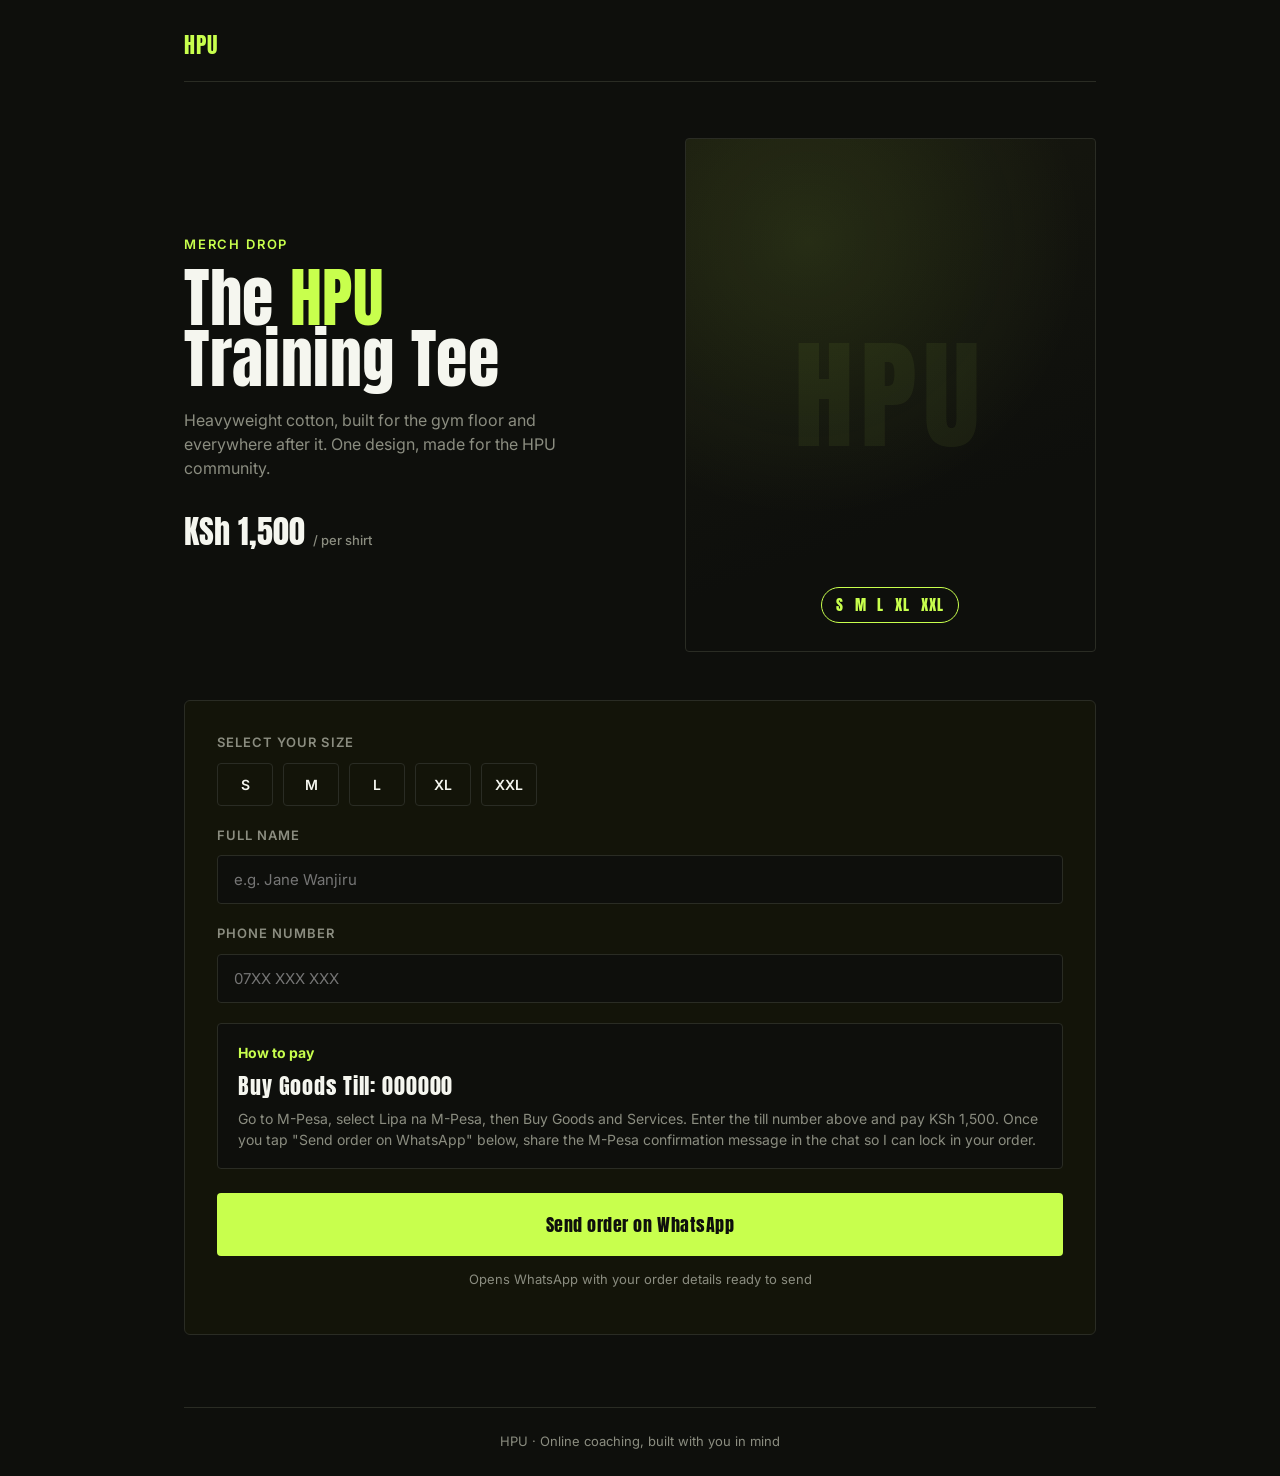
==== tshirt-order.html @ 4990f120 "Add files via upload" ====
<!DOCTYPE html>
<html lang="en">
<head>
<meta charset="UTF-8">
<meta name="viewport" content="width=device-width, initial-scale=1.0">
<title>HPU Training Tee</title>
<link rel="preconnect" href="https://fonts.googleapis.com">
<link href="https://fonts.googleapis.com/css2?family=Anton&family=Inter:wght@400;500;600;700&display=swap" rel="stylesheet">
<style>
  :root{
    --ink:#0e0f0c;
    --paper:#f5f6ef;
    --lime:#c8ff4d;
    --lime-dim:#9fd83c;
    --line:#2a2c24;
    --muted:#8b8d80;
  }
  *{box-sizing:border-box;}
  html,body{margin:0;padding:0;}
  body{
    background:var(--ink);
    color:var(--paper);
    font-family:'Inter',sans-serif;
    line-height:1.5;
  }
  .wrap{
    max-width:960px;
    margin:0 auto;
    padding:0 24px;
  }
  header{
    padding:28px 0 20px;
    border-bottom:1px solid var(--line);
  }
  .brand{
    font-family:'Anton',sans-serif;
    letter-spacing:0.04em;
    font-size:22px;
    color:var(--lime);
  }
  .hero{
    padding:56px 0 40px;
    display:grid;
    grid-template-columns:1.1fr 1fr;
    gap:48px;
    align-items:center;
  }
  @media (max-width:760px){
    .hero{grid-template-columns:1fr;padding:36px 0 24px;}
  }
  .eyebrow{
    color:var(--lime);
    font-size:13px;
    font-weight:600;
    text-transform:uppercase;
    letter-spacing:0.14em;
    margin-bottom:14px;
  }
  h1{
    font-family:'Anton',sans-serif;
    font-weight:400;
    font-size:clamp(40px,7vw,64px);
    line-height:0.95;
    margin:0 0 18px;
    letter-spacing:0.01em;
  }
  h1 span{color:var(--lime);}
  .sub{
    color:var(--muted);
    font-size:16px;
    max-width:40ch;
    margin-bottom:28px;
  }
  .price-tag{
    display:inline-flex;
    align-items:baseline;
    gap:8px;
    font-family:'Anton',sans-serif;
    font-size:32px;
    color:var(--paper);
  }
  .price-tag small{
    font-family:'Inter',sans-serif;
    font-size:13px;
    color:var(--muted);
    font-weight:500;
  }
  .art{
    aspect-ratio:4/5;
    border:1px solid var(--line);
    border-radius:4px;
    background:
      radial-gradient(circle at 30% 20%, rgba(200,255,77,0.10), transparent 55%),
      linear-gradient(160deg, #17180f 0%, #0e0f0c 70%);
    display:flex;
    align-items:center;
    justify-content:center;
    position:relative;
    overflow:hidden;
  }
  .art::before{
    content:"HPU";
    font-family:'Anton',sans-serif;
    font-size:120px;
    color:rgba(200,255,77,0.06);
    letter-spacing:0.05em;
  }
  .tee-mark{
    position:absolute;
    font-family:'Anton',sans-serif;
    font-size:15px;
    color:var(--lime);
    border:1px solid var(--lime);
    padding:6px 14px;
    border-radius:999px;
    letter-spacing:0.08em;
    bottom:28px;
  }
  section.order{
    padding:8px 0 72px;
  }
  .card{
    border:1px solid var(--line);
    border-radius:6px;
    padding:32px;
    background:#131409;
  }
  .field{
    margin-bottom:20px;
  }
  label{
    display:block;
    font-size:13px;
    font-weight:600;
    text-transform:uppercase;
    letter-spacing:0.08em;
    color:var(--muted);
    margin-bottom:10px;
  }
  .sizes{
    display:flex;
    gap:10px;
    flex-wrap:wrap;
  }
  .size-btn{
    border:1px solid var(--line);
    background:transparent;
    color:var(--paper);
    font-family:'Inter',sans-serif;
    font-weight:600;
    font-size:14px;
    padding:12px 0;
    width:56px;
    border-radius:4px;
    cursor:pointer;
    transition:all 0.15s ease;
  }
  .size-btn:hover{border-color:var(--lime-dim);}
  .size-btn.active{
    background:var(--lime);
    border-color:var(--lime);
    color:var(--ink);
  }
  input[type=text], input[type=tel]{
    width:100%;
    background:var(--ink);
    border:1px solid var(--line);
    color:var(--paper);
    padding:14px 16px;
    border-radius:4px;
    font-family:'Inter',sans-serif;
    font-size:15px;
  }
  input:focus{
    outline:none;
    border-color:var(--lime);
  }
  .pay-box{
    background:var(--ink);
    border:1px solid var(--line);
    border-radius:4px;
    padding:18px 20px;
    margin-bottom:24px;
    font-size:14px;
    color:var(--muted);
  }
  .pay-box b{color:var(--lime);}
  .pay-box .till{
    font-family:'Anton',sans-serif;
    font-size:22px;
    color:var(--paper);
    letter-spacing:0.04em;
    margin:6px 0;
  }
  .cta{
    width:100%;
    background:var(--lime);
    color:var(--ink);
    border:none;
    font-family:'Anton',sans-serif;
    font-size:18px;
    letter-spacing:0.03em;
    padding:18px;
    border-radius:4px;
    cursor:pointer;
  }
  .cta:hover{background:var(--lime-dim);}
  .hint{
    font-size:13px;
    color:var(--muted);
    margin-top:14px;
    text-align:center;
  }
  .error{
    color:#ff8a6b;
    font-size:13px;
    margin-top:-10px;
    margin-bottom:16px;
    display:none;
  }
  footer{
    border-top:1px solid var(--line);
    padding:24px 0;
    color:var(--muted);
    font-size:13px;
    text-align:center;
  }
</style>
</head>
<body>

<div class="wrap">
  <header>
    <div class="brand">HPU</div>
  </header>

  <div class="hero">
    <div>
      <div class="eyebrow">Merch drop</div>
      <h1>The <span>HPU</span><br>Training Tee</h1>
      <p class="sub">Heavyweight cotton, built for the gym floor and everywhere after it. One design, made for the HPU community.</p>
      <div class="price-tag">KSh 1,500 <small>/ per shirt</small></div>
    </div>
    <div class="art">
      <div class="tee-mark">S &nbsp;M&nbsp; L&nbsp; XL&nbsp; XXL</div>
    </div>
  </div>

  <section class="order">
    <div class="card">
      <div class="field">
        <label>Select your size</label>
        <div class="sizes" id="sizeGroup">
          <button type="button" class="size-btn">S</button>
          <button type="button" class="size-btn">M</button>
          <button type="button" class="size-btn">L</button>
          <button type="button" class="size-btn">XL</button>
          <button type="button" class="size-btn">XXL</button>
        </div>
      </div>

      <div class="field">
        <label for="name">Full name</label>
        <input type="text" id="name" placeholder="e.g. Jane Wanjiru">
      </div>

      <div class="field">
        <label for="phone">Phone number</label>
        <input type="tel" id="phone" placeholder="07XX XXX XXX">
      </div>

      <div class="pay-box">
        <b>How to pay</b>
        <div class="till">Buy Goods Till: 000000</div>
        Go to M-Pesa, select Lipa na M-Pesa, then Buy Goods and Services. Enter the till number above and pay KSh 1,500. Once you tap "Send order on WhatsApp" below, share the M-Pesa confirmation message in the chat so I can lock in your order.
      </div>

      <div class="error" id="errorMsg">Please fill in your name, phone number, and pick a size first.</div>

      <button class="cta" id="orderBtn">Send order on WhatsApp</button>
      <p class="hint">Opens WhatsApp with your order details ready to send</p>
    </div>
  </section>

  <footer>HPU &middot; Online coaching, built with you in mind</footer>
</div>

<script>
  const COACH_WHATSAPP = "254700000000"; // EDIT ME: replace with coach's WhatsApp number, format 2547XXXXXXXX
  const TILL_NUMBER = "000000"; // EDIT ME: replace with real Till Number
  const PRICE = "1,500";

  let selectedSize = null;
  const buttons = document.querySelectorAll('.size-btn');
  buttons.forEach(btn => {
    btn.addEventListener('click', () => {
      buttons.forEach(b => b.classList.remove('active'));
      btn.classList.add('active');
      selectedSize = btn.textContent;
    });
  });

  document.getElementById('orderBtn').addEventListener('click', () => {
    const name = document.getElementById('name').value.trim();
    const phone = document.getElementById('phone').value.trim();
    const errorMsg = document.getElementById('errorMsg');

    if (!name || !phone || !selectedSize) {
      errorMsg.style.display = 'block';
      return;
    }
    errorMsg.style.display = 'none';

    const message = `Hi! I would like to order an HPU Training Tee.%0A%0AName: ${encodeURIComponent(name)}%0APhone: ${encodeURIComponent(phone)}%0ASize: ${selectedSize}%0APrice: KSh ${PRICE}%0A%0AI have paid via Till Number ${TILL_NUMBER} and will attach my M-Pesa confirmation here.`;

    window.open(`https://wa.me/${COACH_WHATSAPP}?text=${message}`, '_blank');
  });
</script>

</body>
</html>
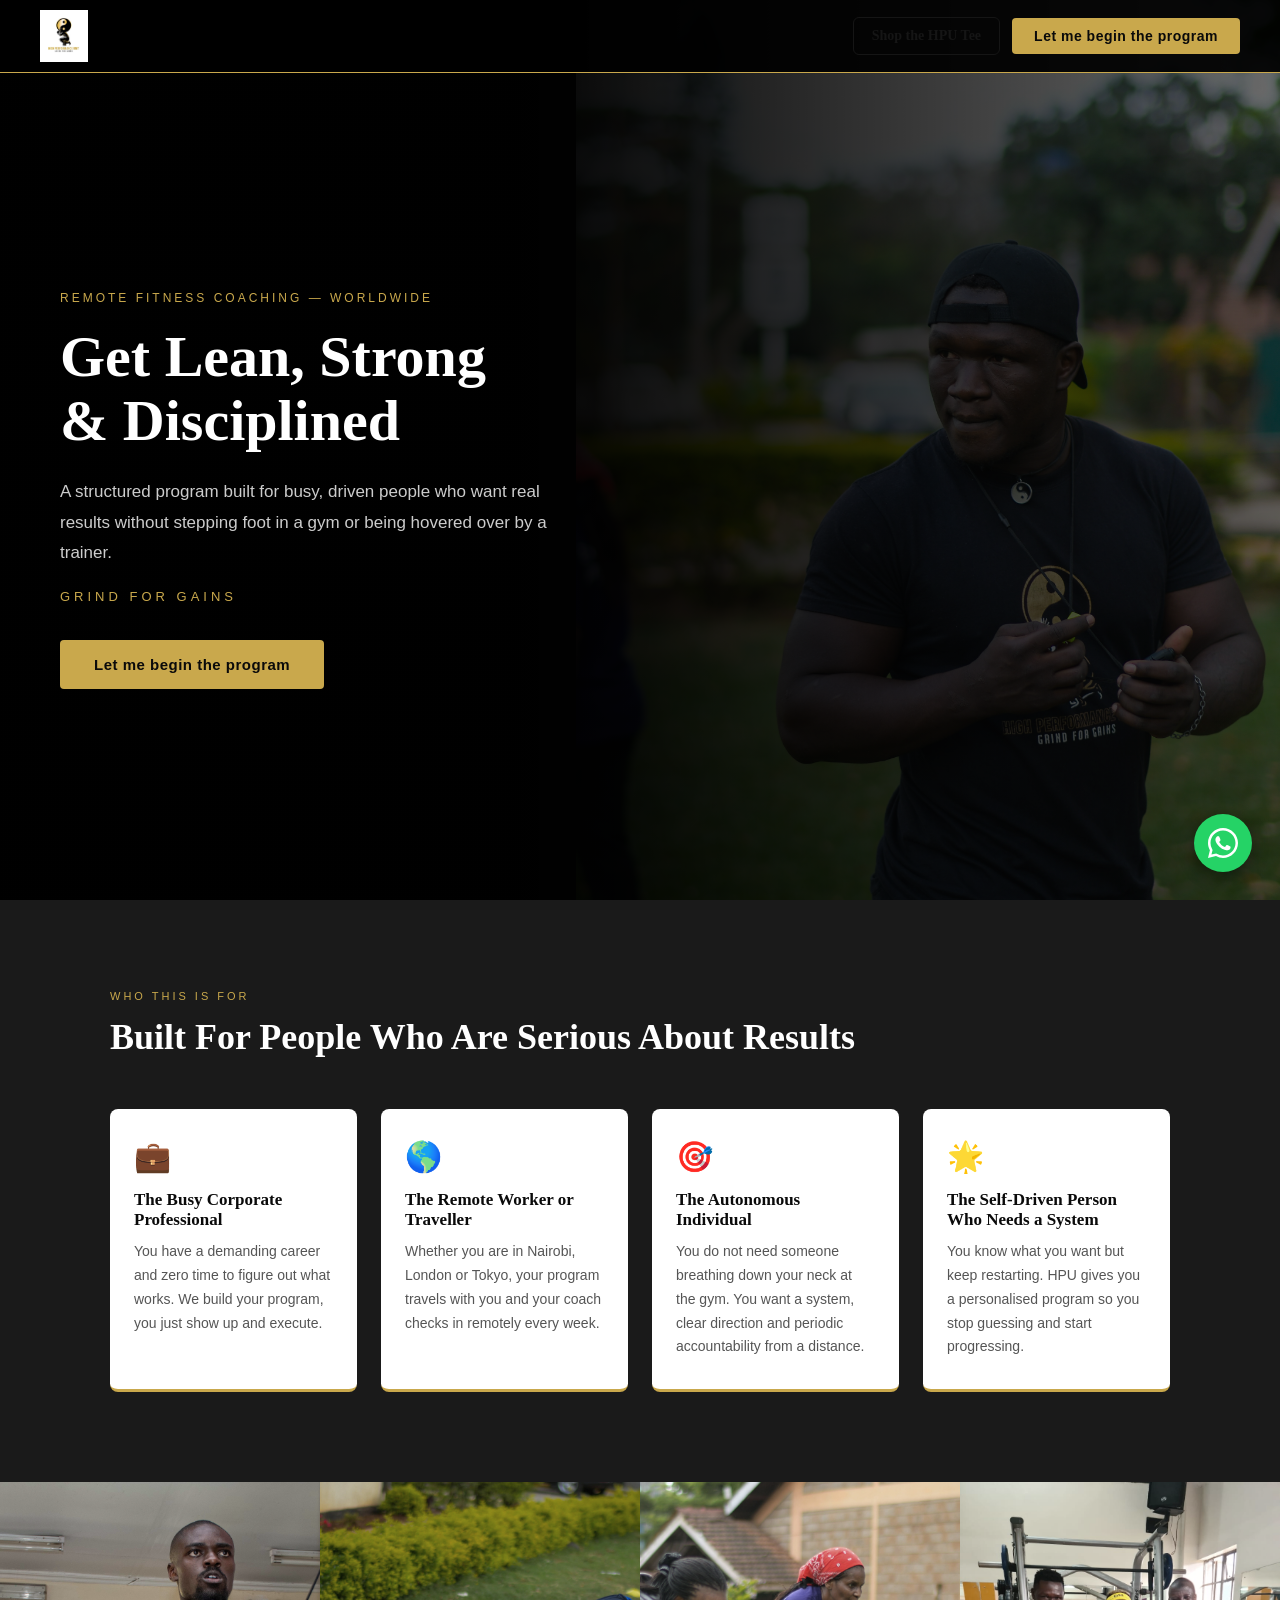
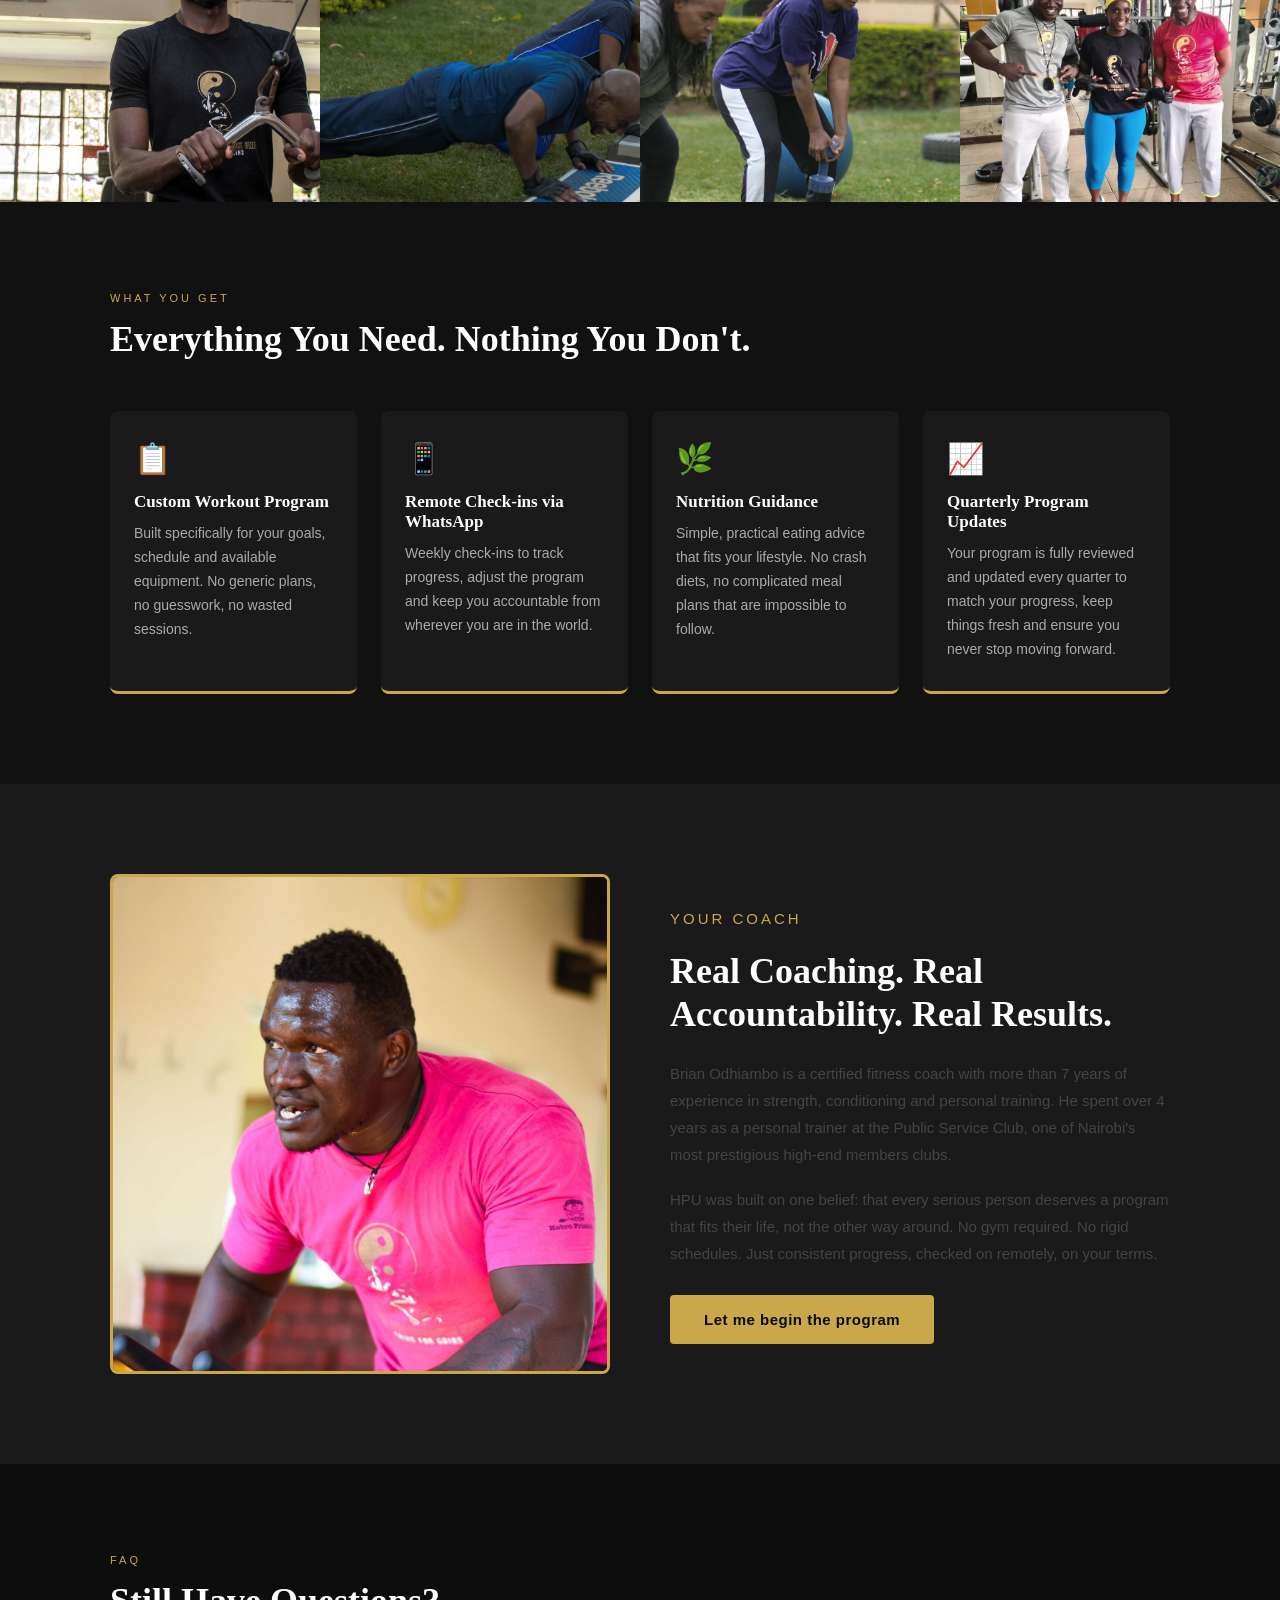
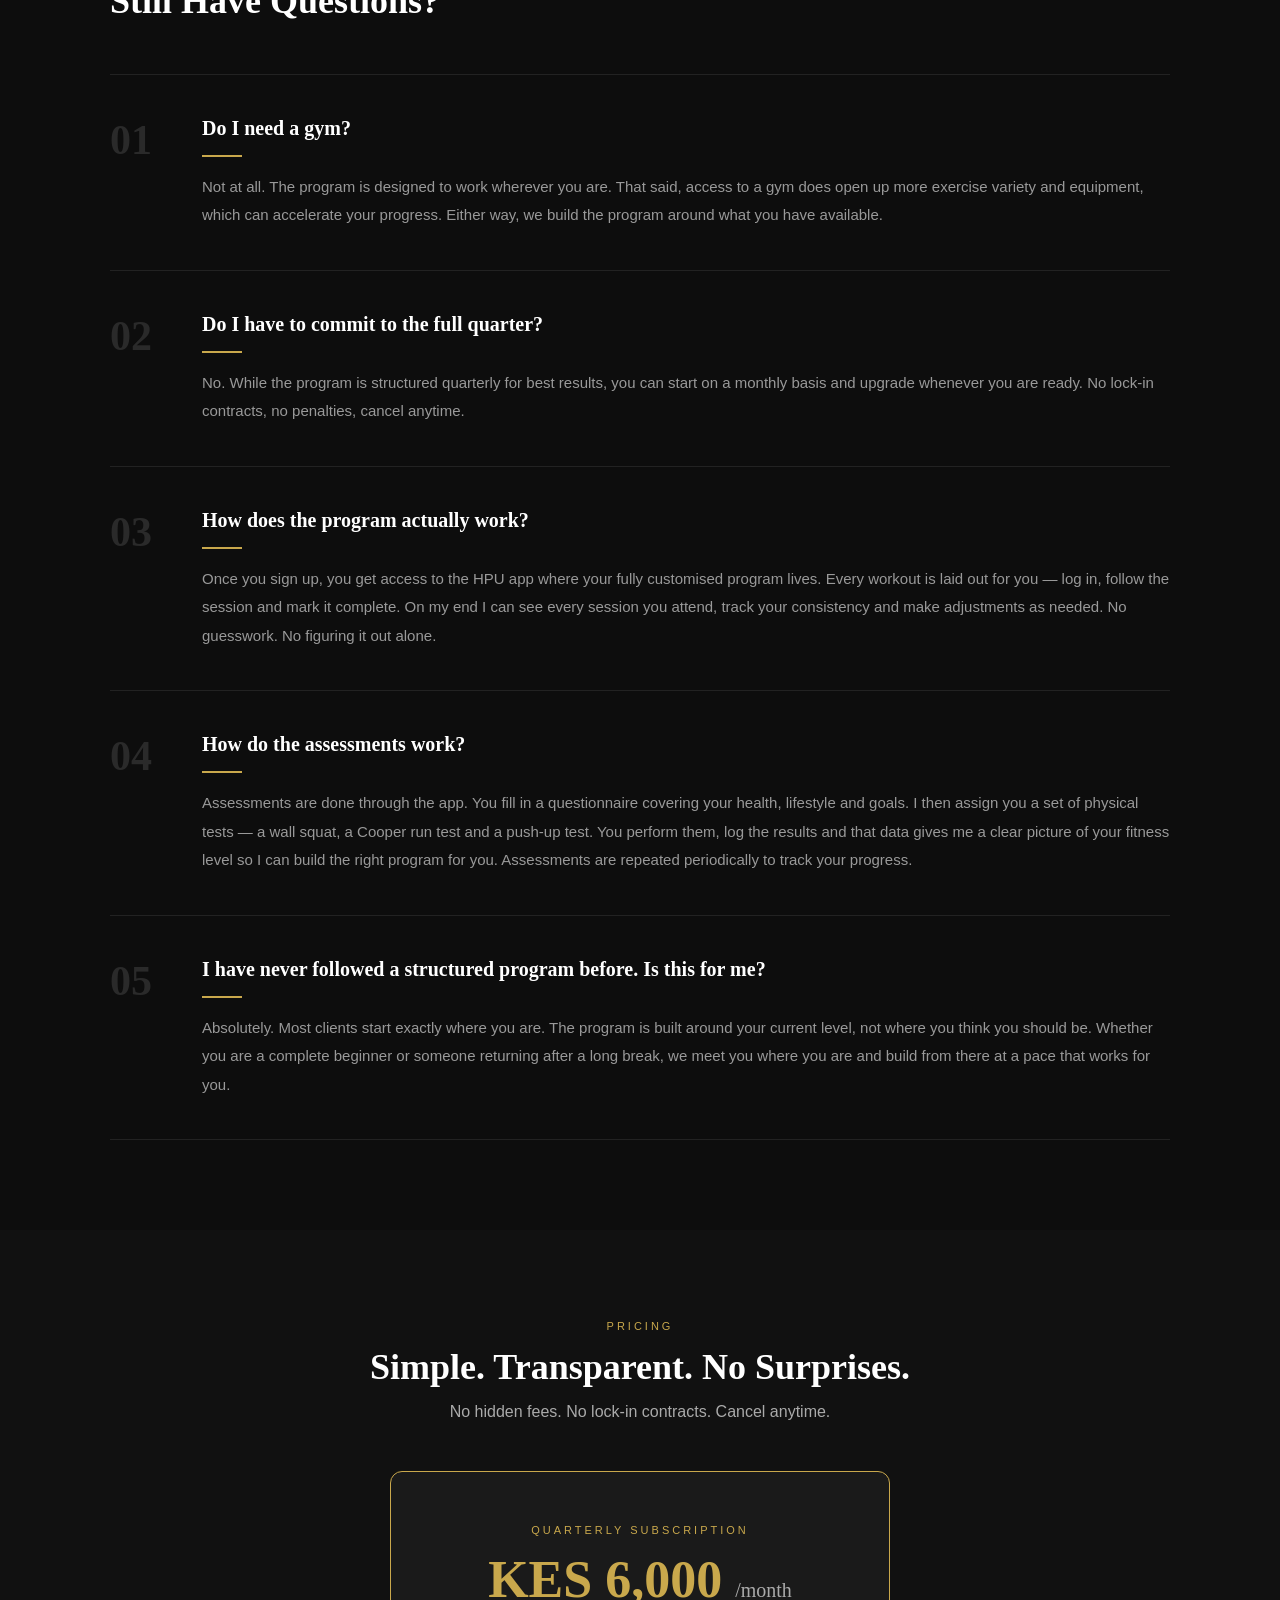
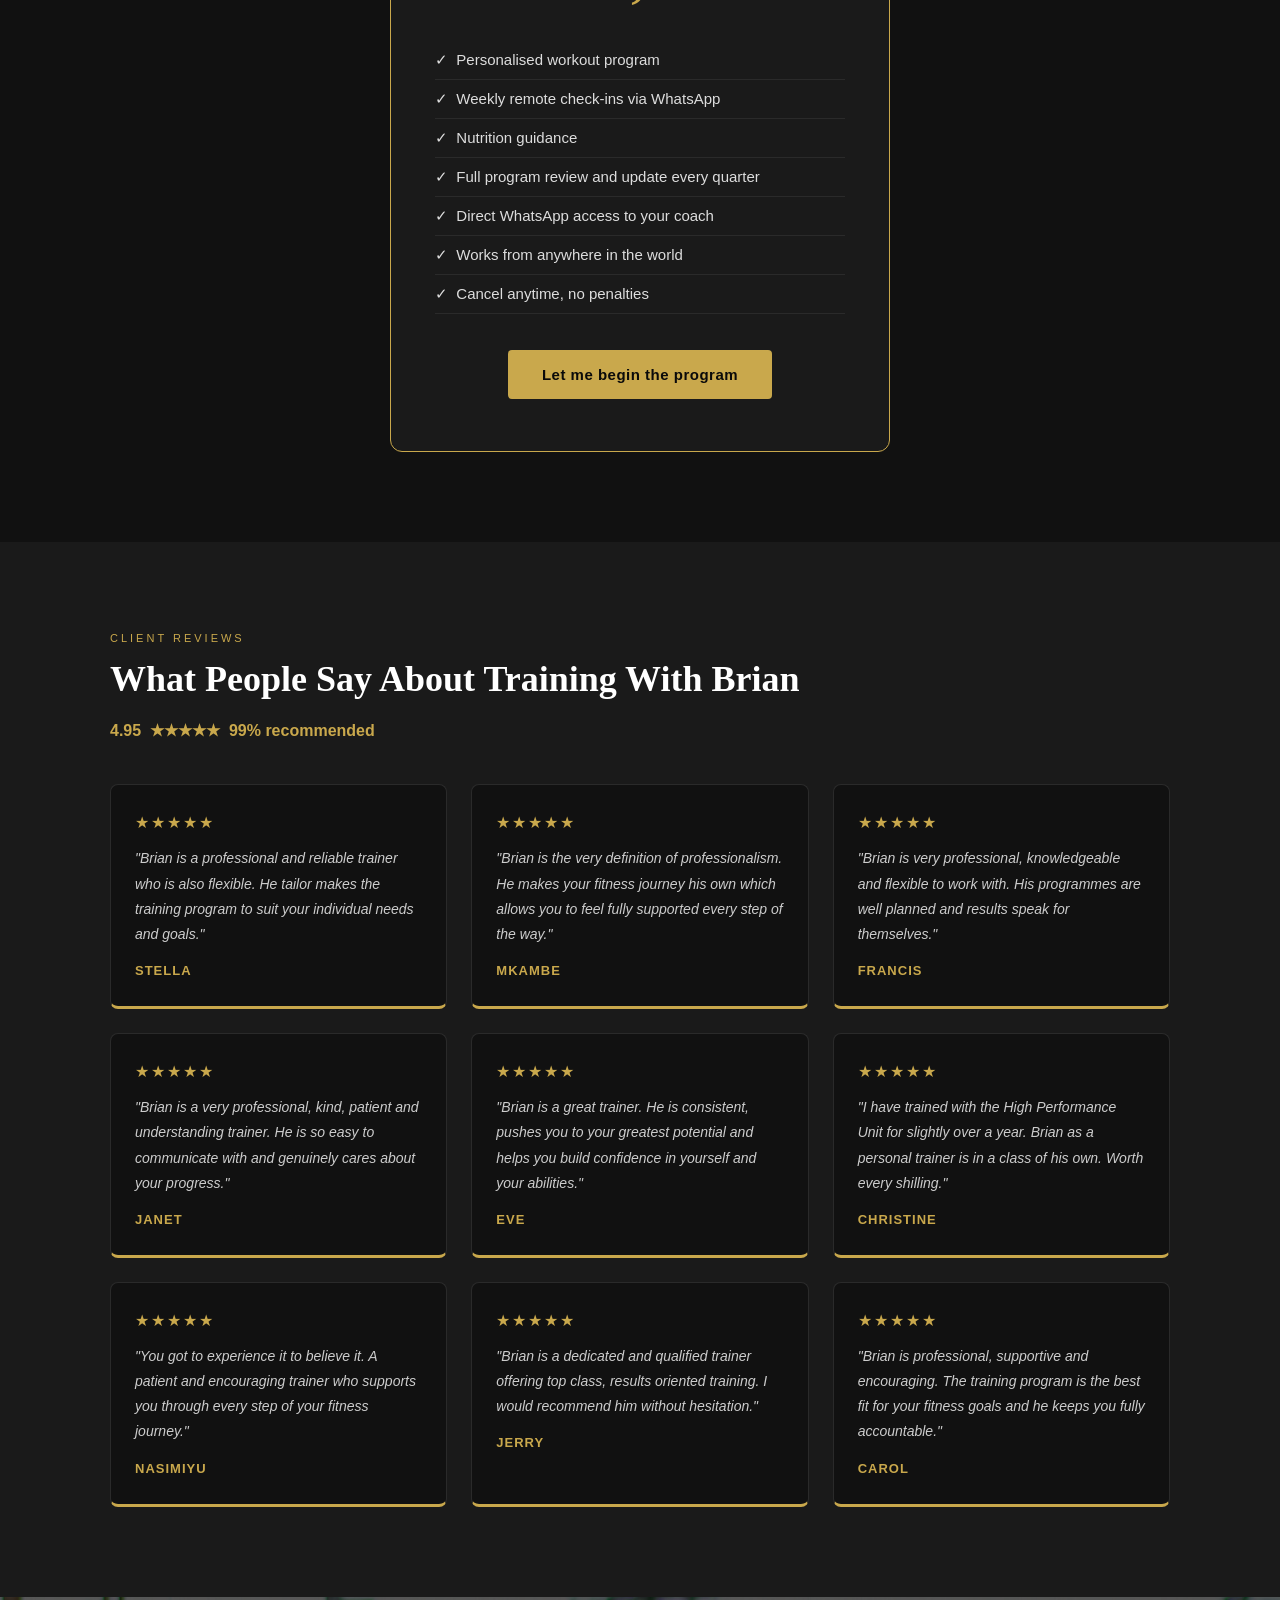
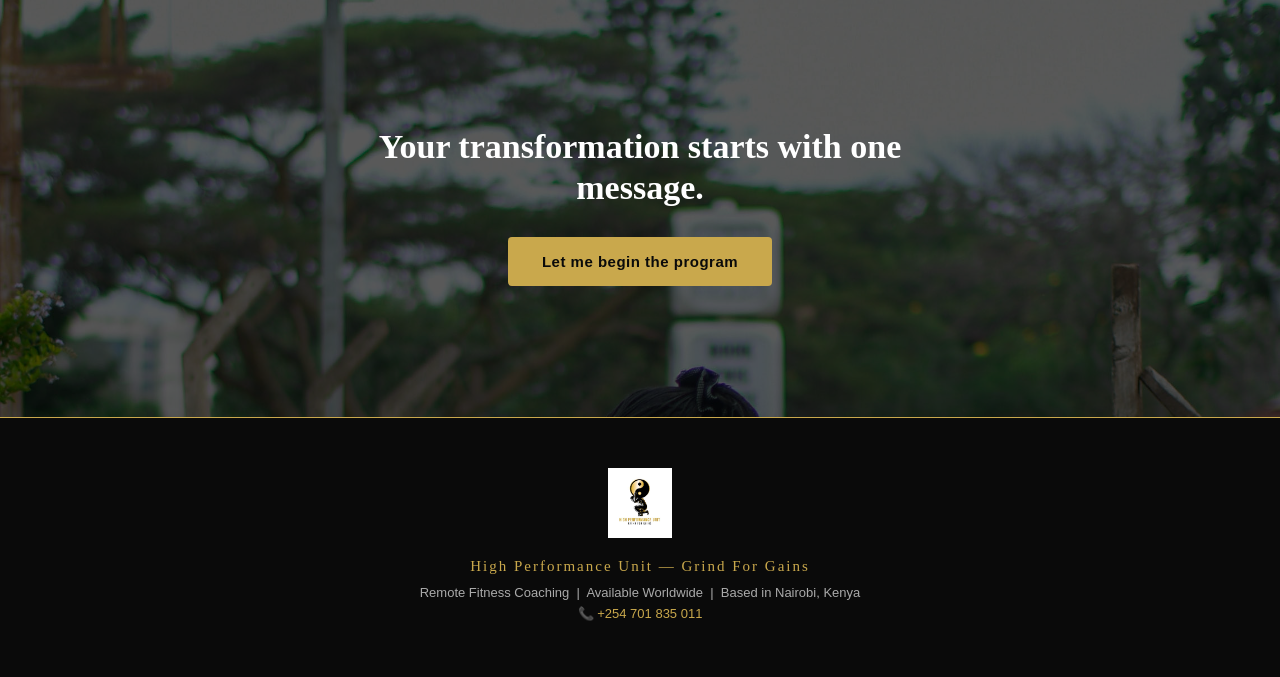
==== commit b5abe3a3: "Update tshirt-order.html" ====
--- a/tshirt-order.html
+++ b/tshirt-order.html
@@ -1,321 +1,295 @@
 <!DOCTYPE html>
 <html lang="en">
 <head>
-<meta charset="UTF-8">
-<meta name="viewport" content="width=device-width, initial-scale=1.0">
-<title>HPU Training Tee</title>
-<link rel="preconnect" href="https://fonts.googleapis.com">
-<link href="https://fonts.googleapis.com/css2?family=Anton&family=Inter:wght@400;500;600;700&display=swap" rel="stylesheet">
-<style>
-  :root{
-    --ink:#0e0f0c;
-    --paper:#f5f6ef;
-    --lime:#c8ff4d;
-    --lime-dim:#9fd83c;
-    --line:#2a2c24;
-    --muted:#8b8d80;
-  }
-  *{box-sizing:border-box;}
-  html,body{margin:0;padding:0;}
-  body{
-    background:var(--ink);
-    color:var(--paper);
-    font-family:'Inter',sans-serif;
-    line-height:1.5;
-  }
-  .wrap{
-    max-width:960px;
-    margin:0 auto;
-    padding:0 24px;
-  }
-  header{
-    padding:28px 0 20px;
-    border-bottom:1px solid var(--line);
-  }
-  .brand{
-    font-family:'Anton',sans-serif;
-    letter-spacing:0.04em;
-    font-size:22px;
-    color:var(--lime);
-  }
-  .hero{
-    padding:56px 0 40px;
-    display:grid;
-    grid-template-columns:1.1fr 1fr;
-    gap:48px;
-    align-items:center;
-  }
-  @media (max-width:760px){
-    .hero{grid-template-columns:1fr;padding:36px 0 24px;}
-  }
-  .eyebrow{
-    color:var(--lime);
-    font-size:13px;
-    font-weight:600;
-    text-transform:uppercase;
-    letter-spacing:0.14em;
-    margin-bottom:14px;
-  }
-  h1{
-    font-family:'Anton',sans-serif;
-    font-weight:400;
-    font-size:clamp(40px,7vw,64px);
-    line-height:0.95;
-    margin:0 0 18px;
-    letter-spacing:0.01em;
-  }
-  h1 span{color:var(--lime);}
-  .sub{
-    color:var(--muted);
-    font-size:16px;
-    max-width:40ch;
-    margin-bottom:28px;
-  }
-  .price-tag{
-    display:inline-flex;
-    align-items:baseline;
-    gap:8px;
-    font-family:'Anton',sans-serif;
-    font-size:32px;
-    color:var(--paper);
-  }
-  .price-tag small{
-    font-family:'Inter',sans-serif;
-    font-size:13px;
-    color:var(--muted);
-    font-weight:500;
-  }
-  .art{
-    aspect-ratio:4/5;
-    border:1px solid var(--line);
-    border-radius:4px;
-    background:
-      radial-gradient(circle at 30% 20%, rgba(200,255,77,0.10), transparent 55%),
-      linear-gradient(160deg, #17180f 0%, #0e0f0c 70%);
-    display:flex;
-    align-items:center;
-    justify-content:center;
-    position:relative;
-    overflow:hidden;
-  }
-  .art::before{
-    content:"HPU";
-    font-family:'Anton',sans-serif;
-    font-size:120px;
-    color:rgba(200,255,77,0.06);
-    letter-spacing:0.05em;
-  }
-  .tee-mark{
-    position:absolute;
-    font-family:'Anton',sans-serif;
-    font-size:15px;
-    color:var(--lime);
-    border:1px solid var(--lime);
-    padding:6px 14px;
-    border-radius:999px;
-    letter-spacing:0.08em;
-    bottom:28px;
-  }
-  section.order{
-    padding:8px 0 72px;
-  }
-  .card{
-    border:1px solid var(--line);
-    border-radius:6px;
-    padding:32px;
-    background:#131409;
-  }
-  .field{
-    margin-bottom:20px;
-  }
-  label{
-    display:block;
-    font-size:13px;
-    font-weight:600;
-    text-transform:uppercase;
-    letter-spacing:0.08em;
-    color:var(--muted);
-    margin-bottom:10px;
-  }
-  .sizes{
-    display:flex;
-    gap:10px;
-    flex-wrap:wrap;
-  }
-  .size-btn{
-    border:1px solid var(--line);
-    background:transparent;
-    color:var(--paper);
-    font-family:'Inter',sans-serif;
-    font-weight:600;
-    font-size:14px;
-    padding:12px 0;
-    width:56px;
-    border-radius:4px;
-    cursor:pointer;
-    transition:all 0.15s ease;
-  }
-  .size-btn:hover{border-color:var(--lime-dim);}
-  .size-btn.active{
-    background:var(--lime);
-    border-color:var(--lime);
-    color:var(--ink);
-  }
-  input[type=text], input[type=tel]{
-    width:100%;
-    background:var(--ink);
-    border:1px solid var(--line);
-    color:var(--paper);
-    padding:14px 16px;
-    border-radius:4px;
-    font-family:'Inter',sans-serif;
-    font-size:15px;
-  }
-  input:focus{
-    outline:none;
-    border-color:var(--lime);
-  }
-  .pay-box{
-    background:var(--ink);
-    border:1px solid var(--line);
-    border-radius:4px;
-    padding:18px 20px;
-    margin-bottom:24px;
-    font-size:14px;
-    color:var(--muted);
-  }
-  .pay-box b{color:var(--lime);}
-  .pay-box .till{
-    font-family:'Anton',sans-serif;
-    font-size:22px;
-    color:var(--paper);
-    letter-spacing:0.04em;
-    margin:6px 0;
-  }
-  .cta{
-    width:100%;
-    background:var(--lime);
-    color:var(--ink);
-    border:none;
-    font-family:'Anton',sans-serif;
-    font-size:18px;
-    letter-spacing:0.03em;
-    padding:18px;
-    border-radius:4px;
-    cursor:pointer;
-  }
-  .cta:hover{background:var(--lime-dim);}
-  .hint{
-    font-size:13px;
-    color:var(--muted);
-    margin-top:14px;
-    text-align:center;
-  }
-  .error{
-    color:#ff8a6b;
-    font-size:13px;
-    margin-top:-10px;
-    margin-bottom:16px;
-    display:none;
-  }
-  footer{
-    border-top:1px solid var(--line);
-    padding:24px 0;
-    color:var(--muted);
-    font-size:13px;
-    text-align:center;
-  }
-</style>
+  <meta charset="UTF-8" />
+  <meta name="viewport" content="width=device-width, initial-scale=1.0"/>
+  <title>High Performance Unit | Grind For Gains</title>
+  <link rel="stylesheet" href="style.css" />
 </head>
 <body>
 
-<div class="wrap">
-  <header>
-    <div class="brand">HPU</div>
-  </header>
-
-  <div class="hero">
-    <div>
-      <div class="eyebrow">Merch drop</div>
-      <h1>The <span>HPU</span><br>Training Tee</h1>
-      <p class="sub">Heavyweight cotton, built for the gym floor and everywhere after it. One design, made for the HPU community.</p>
-      <div class="price-tag">KSh 1,500 <small>/ per shirt</small></div>
-    </div>
-    <div class="art">
-      <div class="tee-mark">S &nbsp;M&nbsp; L&nbsp; XL&nbsp; XXL</div>
-    </div>
+  <!-- NAV -->
+  <nav>
+    <img src="WHITE_BACKGROUND.JPG" alt="HPU Logo" class="nav-logo" />
+    <div style="display:flex; align-items:center; gap:12px;">
+      <a href="tshirt-order.html" style="font-family:inherit; font-weight:600; font-size:14px; padding:10px 18px; border-radius:6px; border:1.5px solid #151515; color:#151515; text-decoration:none; white-space:nowrap;">Shop the HPU Tee</a>
+      <a class="nav-cta" href="https://wa.me/254701835011?text=Hi%2C%20I%20want%20to%20begin%20the%20HPU%20program" target="_blank">Let me begin the program</a>
+    </div>
+  </nav>
+
+  <!-- HERO -->
+  <section class="hero">
+    <div class="hero-overlay"></div>
+    <div class="hero-content">
+      <p class="eyebrow">Remote Fitness Coaching &mdash; Worldwide</p>
+      <h1>Get Lean, Strong<br>&amp; Disciplined</h1>
+      <p class="hero-sub">A structured program built for busy, driven people who want real results without stepping foot in a gym or being hovered over by a trainer.</p>
+      <p class="tagline">Grind For Gains</p>
+      <a class="btn-gold" href="https://wa.me/254701835011?text=Hi%2C%20I%20want%20to%20begin%20the%20HPU%20program" target="_blank">Let me begin the program</a>
+    </div>
+    <img src="HPU-6156.jpg" alt="HPU Training" class="hero-img" />
+  </section>
+
+  <!-- WHO IT'S FOR -->
+  <section class="section light">
+    <div class="section-inner">
+      <p class="section-label">Who This Is For</p>
+      <h2>Built For People Who Are Serious About Results</h2>
+      <div class="cards">
+
+        <div class="card">
+          <div class="card-icon">&#128188;</div>
+          <h3>The Busy Corporate Professional</h3>
+          <p>You have a demanding career and zero time to figure out what works. We build your program, you just show up and execute.</p>
+        </div>
+
+        <div class="card">
+          <div class="card-icon">&#127758;</div>
+          <h3>The Remote Worker or Traveller</h3>
+          <p>Whether you are in Nairobi, London or Tokyo, your program travels with you and your coach checks in remotely every week.</p>
+        </div>
+
+        <div class="card">
+          <div class="card-icon">&#127919;</div>
+          <h3>The Autonomous Individual</h3>
+          <p>You do not need someone breathing down your neck at the gym. You want a system, clear direction and periodic accountability from a distance.</p>
+        </div>
+
+        <div class="card">
+          <div class="card-icon">&#127775;</div>
+          <h3>The Self-Driven Person Who Needs a System</h3>
+          <p>You know what you want but keep restarting. HPU gives you a personalised program so you stop guessing and start progressing.</p>
+        </div>
+
+      </div>
+    </div>
+  </section>
+
+  <!-- PHOTO STRIP -->
+  <div class="photo-strip">
+    <img src="HPU-5315.jpg" alt="HPU Training" />
+    <img src="HPU-6154.jpg" alt="HPU Training" />
+    <img src="HPU-6203.jpg" alt="HPU Training" />
+    <img src="IMG-20210303-WA0000.jpg" alt="HPU Team" />
   </div>
 
-  <section class="order">
-    <div class="card">
-      <div class="field">
-        <label>Select your size</label>
-        <div class="sizes" id="sizeGroup">
-          <button type="button" class="size-btn">S</button>
-          <button type="button" class="size-btn">M</button>
-          <button type="button" class="size-btn">L</button>
-          <button type="button" class="size-btn">XL</button>
-          <button type="button" class="size-btn">XXL</button>
-        </div>
-      </div>
-
-      <div class="field">
-        <label for="name">Full name</label>
-        <input type="text" id="name" placeholder="e.g. Jane Wanjiru">
-      </div>
-
-      <div class="field">
-        <label for="phone">Phone number</label>
-        <input type="tel" id="phone" placeholder="07XX XXX XXX">
-      </div>
-
-      <div class="pay-box">
-        <b>How to pay</b>
-        <div class="till">Buy Goods Till: 000000</div>
-        Go to M-Pesa, select Lipa na M-Pesa, then Buy Goods and Services. Enter the till number above and pay KSh 1,500. Once you tap "Send order on WhatsApp" below, share the M-Pesa confirmation message in the chat so I can lock in your order.
-      </div>
-
-      <div class="error" id="errorMsg">Please fill in your name, phone number, and pick a size first.</div>
-
-      <button class="cta" id="orderBtn">Send order on WhatsApp</button>
-      <p class="hint">Opens WhatsApp with your order details ready to send</p>
-    </div>
-  </section>
-
-  <footer>HPU &middot; Online coaching, built with you in mind</footer>
-</div>
-
-<script>
-  const COACH_WHATSAPP = "254700000000"; // EDIT ME: replace with coach's WhatsApp number, format 2547XXXXXXXX
-  const TILL_NUMBER = "000000"; // EDIT ME: replace with real Till Number
-  const PRICE = "1,500";
-
-  let selectedSize = null;
-  const buttons = document.querySelectorAll('.size-btn');
-  buttons.forEach(btn => {
-    btn.addEventListener('click', () => {
-      buttons.forEach(b => b.classList.remove('active'));
-      btn.classList.add('active');
-      selectedSize = btn.textContent;
-    });
-  });
-
-  document.getElementById('orderBtn').addEventListener('click', () => {
-    const name = document.getElementById('name').value.trim();
-    const phone = document.getElementById('phone').value.trim();
-    const errorMsg = document.getElementById('errorMsg');
-
-    if (!name || !phone || !selectedSize) {
-      errorMsg.style.display = 'block';
-      return;
-    }
-    errorMsg.style.display = 'none';
-
-    const message = `Hi! I would like to order an HPU Training Tee.%0A%0AName: ${encodeURIComponent(name)}%0APhone: ${encodeURIComponent(phone)}%0ASize: ${selectedSize}%0APrice: KSh ${PRICE}%0A%0AI have paid via Till Number ${TILL_NUMBER} and will attach my M-Pesa confirmation here.`;
-
-    window.open(`https://wa.me/${COACH_WHATSAPP}?text=${message}`, '_blank');
-  });
-</script>
+  <!-- WHAT YOU GET -->
+  <section class="section dark">
+    <div class="section-inner">
+      <p class="section-label gold">What You Get</p>
+      <h2 class="white">Everything You Need. Nothing You Don't.</h2>
+      <div class="cards">
+
+        <div class="card dark-card">
+          <div class="card-icon gold-icon">&#128203;</div>
+          <h3 class="white">Custom Workout Program</h3>
+          <p>Built specifically for your goals, schedule and available equipment. No generic plans, no guesswork, no wasted sessions.</p>
+        </div>
+
+        <div class="card dark-card">
+          <div class="card-icon gold-icon">&#128241;</div>
+          <h3 class="white">Remote Check-ins via WhatsApp</h3>
+          <p>Weekly check-ins to track progress, adjust the program and keep you accountable from wherever you are in the world.</p>
+        </div>
+
+        <div class="card dark-card">
+          <div class="card-icon gold-icon">&#127807;</div>
+          <h3 class="white">Nutrition Guidance</h3>
+          <p>Simple, practical eating advice that fits your lifestyle. No crash diets, no complicated meal plans that are impossible to follow.</p>
+        </div>
+
+        <div class="card dark-card">
+          <div class="card-icon gold-icon">&#128200;</div>
+          <h3 class="white">Quarterly Program Updates</h3>
+          <p>Your program is fully reviewed and updated every quarter to match your progress, keep things fresh and ensure you never stop moving forward.</p>
+        </div>
+
+      </div>
+    </div>
+  </section>
+
+  <!-- COACH SECTION -->
+  <section class="section light coach-section">
+    <div class="section-inner coach-inner">
+      <img src="HPU-1167__1_.jpg" alt="HPU Coach" class="coach-photo" />
+      <div class="coach-text">
+        <p class="section-label">Your Coach</p>
+        <h2>Real Coaching. Real Accountability. Real Results.</h2>
+        <p>Brian Odhiambo is a certified fitness coach with more than 7 years of experience in strength, conditioning and personal training. He spent over 4 years as a personal trainer at the Public Service Club, one of Nairobi's most prestigious high-end members clubs.</p>
+        <p>HPU was built on one belief: that every serious person deserves a program that fits their life, not the other way around. No gym required. No rigid schedules. Just consistent progress, checked on remotely, on your terms.</p>
+        <a class="btn-gold" href="https://wa.me/254701835011?text=Hi%2C%20I%20want%20to%20begin%20the%20HPU%20program" target="_blank">Let me begin the program</a>
+      </div>
+    </div>
+  </section>
+
+  <!-- FAQ -->
+  <section class="section faq-section">
+    <div class="section-inner">
+      <p class="section-label gold">FAQ</p>
+      <h2 class="white">Still Have Questions?</h2>
+      <div class="faq-list">
+
+        <div class="faq-item">
+          <span class="faq-num">01</span>
+          <div class="faq-body">
+            <h3 class="faq-q">Do I need a gym?</h3>
+            <div class="faq-divider"></div>
+            <p class="faq-a">Not at all. The program is designed to work wherever you are. That said, access to a gym does open up more exercise variety and equipment, which can accelerate your progress. Either way, we build the program around what you have available.</p>
+          </div>
+        </div>
+
+        <div class="faq-item">
+          <span class="faq-num">02</span>
+          <div class="faq-body">
+            <h3 class="faq-q">Do I have to commit to the full quarter?</h3>
+            <div class="faq-divider"></div>
+            <p class="faq-a">No. While the program is structured quarterly for best results, you can start on a monthly basis and upgrade whenever you are ready. No lock-in contracts, no penalties, cancel anytime.</p>
+          </div>
+        </div>
+
+        <div class="faq-item">
+          <span class="faq-num">03</span>
+          <div class="faq-body">
+            <h3 class="faq-q">How does the program actually work?</h3>
+            <div class="faq-divider"></div>
+            <p class="faq-a">Once you sign up, you get access to the HPU app where your fully customised program lives. Every workout is laid out for you — log in, follow the session and mark it complete. On my end I can see every session you attend, track your consistency and make adjustments as needed. No guesswork. No figuring it out alone.</p>
+          </div>
+        </div>
+
+        <div class="faq-item">
+          <span class="faq-num">04</span>
+          <div class="faq-body">
+            <h3 class="faq-q">How do the assessments work?</h3>
+            <div class="faq-divider"></div>
+            <p class="faq-a">Assessments are done through the app. You fill in a questionnaire covering your health, lifestyle and goals. I then assign you a set of physical tests — a wall squat, a Cooper run test and a push-up test. You perform them, log the results and that data gives me a clear picture of your fitness level so I can build the right program for you. Assessments are repeated periodically to track your progress.</p>
+          </div>
+        </div>
+
+        <div class="faq-item">
+          <span class="faq-num">05</span>
+          <div class="faq-body">
+            <h3 class="faq-q">I have never followed a structured program before. Is this for me?</h3>
+            <div class="faq-divider"></div>
+            <p class="faq-a">Absolutely. Most clients start exactly where you are. The program is built around your current level, not where you think you should be. Whether you are a complete beginner or someone returning after a long break, we meet you where you are and build from there at a pace that works for you.</p>
+          </div>
+        </div>
+
+      </div>
+    </div>
+  </section>
+
+  <!-- PRICING -->
+  <section class="section dark pricing-section">
+    <div class="section-inner">
+      <p class="section-label gold">Pricing</p>
+      <h2 class="white">Simple. Transparent. No Surprises.</h2>
+      <p class="section-sub">No hidden fees. No lock-in contracts. Cancel anytime.</p>
+      <div class="price-card">
+        <p class="price-label">Quarterly Subscription</p>
+        <p class="price-amount">KES 6,000 <span>/month</span></p>
+        <ul class="price-list">
+          <li>&#10003;&nbsp; Personalised workout program</li>
+          <li>&#10003;&nbsp; Weekly remote check-ins via WhatsApp</li>
+          <li>&#10003;&nbsp; Nutrition guidance</li>
+          <li>&#10003;&nbsp; Full program review and update every quarter</li>
+          <li>&#10003;&nbsp; Direct WhatsApp access to your coach</li>
+          <li>&#10003;&nbsp; Works from anywhere in the world</li>
+          <li>&#10003;&nbsp; Cancel anytime, no penalties</li>
+        </ul>
+        <a class="btn-gold" href="https://wa.me/254701835011?text=Hi%2C%20I%20want%20to%20begin%20the%20HPU%20program" target="_blank">Let me begin the program</a>
+      </div>
+    </div>
+  </section>
+
+  <!-- REVIEWS -->
+  <section class="section light">
+    <div class="section-inner">
+      <p class="section-label">Client Reviews</p>
+      <h2>What People Say About Training With Brian</h2>
+      <p class="reviews-meta">4.95 &nbsp;&#9733;&#9733;&#9733;&#9733;&#9733;&nbsp; 99% recommended</p>
+      <div class="reviews-grid">
+
+        <div class="review-card">
+          <div class="review-stars">&#9733;&#9733;&#9733;&#9733;&#9733;</div>
+          <p class="review-text">"Brian is a professional and reliable trainer who is also flexible. He tailor makes the training program to suit your individual needs and goals."</p>
+          <p class="review-author">Stella</p>
+        </div>
+
+        <div class="review-card">
+          <div class="review-stars">&#9733;&#9733;&#9733;&#9733;&#9733;</div>
+          <p class="review-text">"Brian is the very definition of professionalism. He makes your fitness journey his own which allows you to feel fully supported every step of the way."</p>
+          <p class="review-author">Mkambe</p>
+        </div>
+
+        <div class="review-card">
+          <div class="review-stars">&#9733;&#9733;&#9733;&#9733;&#9733;</div>
+          <p class="review-text">"Brian is very professional, knowledgeable and flexible to work with. His programmes are well planned and results speak for themselves."</p>
+          <p class="review-author">Francis</p>
+        </div>
+
+        <div class="review-card">
+          <div class="review-stars">&#9733;&#9733;&#9733;&#9733;&#9733;</div>
+          <p class="review-text">"Brian is a very professional, kind, patient and understanding trainer. He is so easy to communicate with and genuinely cares about your progress."</p>
+          <p class="review-author">Janet</p>
+        </div>
+
+        <div class="review-card">
+          <div class="review-stars">&#9733;&#9733;&#9733;&#9733;&#9733;</div>
+          <p class="review-text">"Brian is a great trainer. He is consistent, pushes you to your greatest potential and helps you build confidence in yourself and your abilities."</p>
+          <p class="review-author">Eve</p>
+        </div>
+
+        <div class="review-card">
+          <div class="review-stars">&#9733;&#9733;&#9733;&#9733;&#9733;</div>
+          <p class="review-text">"I have trained with the High Performance Unit for slightly over a year. Brian as a personal trainer is in a class of his own. Worth every shilling."</p>
+          <p class="review-author">Christine</p>
+        </div>
+
+        <div class="review-card">
+          <div class="review-stars">&#9733;&#9733;&#9733;&#9733;&#9733;</div>
+          <p class="review-text">"You got to experience it to believe it. A patient and encouraging trainer who supports you through every step of your fitness journey."</p>
+          <p class="review-author">Nasimiyu</p>
+        </div>
+
+        <div class="review-card">
+          <div class="review-stars">&#9733;&#9733;&#9733;&#9733;&#9733;</div>
+          <p class="review-text">"Brian is a dedicated and qualified trainer offering top class, results oriented training. I would recommend him without hesitation."</p>
+          <p class="review-author">Jerry</p>
+        </div>
+
+        <div class="review-card">
+          <div class="review-stars">&#9733;&#9733;&#9733;&#9733;&#9733;</div>
+          <p class="review-text">"Brian is professional, supportive and encouraging. The training program is the best fit for your fitness goals and he keeps you fully accountable."</p>
+          <p class="review-author">Carol</p>
+        </div>
+
+      </div>
+    </div>
+  </section>
+
+  <!-- BOTTOM PHOTO -->
+  <div class="bottom-photo">
+    <img src="HPU-6157.jpg" alt="HPU Outdoor Training" />
+    <div class="bottom-overlay">
+      <h2>Your transformation starts with one message.</h2>
+      <a class="btn-gold" href="https://wa.me/254701835011?text=Hi%2C%20I%20want%20to%20begin%20the%20HPU%20program" target="_blank">Let me begin the program</a>
+    </div>
+  </div>
+
+  <!-- FOOTER -->
+  <footer>
+    <img src="WHITE_BACKGROUND.JPG" alt="HPU Logo" class="footer-logo" />
+    <p class="footer-tagline">High Performance Unit &mdash; Grind For Gains</p>
+    <p class="footer-sub">Remote Fitness Coaching &nbsp;|&nbsp; Available Worldwide &nbsp;|&nbsp; Based in Nairobi, Kenya</p>
+    <p class="footer-sub">&#128222; <a href="https://wa.me/254701835011" target="_blank">+254 701 835 011</a></p>
+  </footer>
+
+  <!-- WHATSAPP FLOAT -->
+  <a class="whatsapp-float" href="https://wa.me/254701835011?text=Hi%2C%20I%20want%20to%20begin%20the%20HPU%20program" target="_blank" aria-label="Chat on WhatsApp">
+    <svg xmlns="http://www.w3.org/2000/svg" viewBox="0 0 32 32" width="30" height="30" fill="white">
+      <path d="M16 0C7.163 0 0 7.163 0 16c0 2.822.736 5.469 2.027 7.774L0 32l8.522-2.006A15.93 15.93 0 0 0 16 32c8.837 0 16-7.163 16-16S24.837 0 16 0zm0 29.333a13.27 13.27 0 0 1-6.766-1.846l-.484-.287-5.06 1.191 1.22-4.942-.316-.507A13.267 13.267 0 0 1 2.667 16C2.667 8.636 8.636 2.667 16 2.667S29.333 8.636 29.333 16 23.364 29.333 16 29.333zm7.27-9.878c-.398-.199-2.356-1.163-2.72-1.295-.365-.133-.631-.199-.897.199-.266.398-1.031 1.295-1.264 1.561-.232.266-.465.299-.863.1-.398-.199-1.681-.619-3.202-1.977-1.183-1.056-1.981-2.36-2.213-2.758-.232-.398-.025-.613.174-.811.179-.178.398-.465.597-.698.199-.232.265-.398.398-.664.133-.266.066-.498-.033-.697-.1-.199-.897-2.162-1.229-2.96-.324-.778-.653-.673-.897-.685l-.764-.013c-.266 0-.697.1-1.063.498-.365.398-1.395 1.362-1.395 3.324 0 1.962 1.428 3.858 1.627 4.124.199.266 2.812 4.294 6.813 6.023.952.411 1.695.657 2.274.841.955.304 1.825.261 2.513.158.766-.114 2.356-.963 2.688-1.894.332-.931.332-1.729.232-1.894-.099-.166-.365-.266-.763-.465z"/>
+    </svg>
+  </a>
 
 </body>
 </html>
--- a/style.css
+++ b/style.css
@@ -0,0 +1,501 @@
+* { box-sizing: border-box; margin: 0; padding: 0; }
+
+:root {
+  --gold: #C9A84C;
+  --gold-light: #E8C97A;
+  --black: #0a0a0a;
+  --dark: #111111;
+  --dark2: #1a1a1a;
+  --white: #ffffff;
+  --offwhite: #f5f4f0;
+  --text-muted: #aaaaaa;
+}
+
+body {
+  font-family: Georgia, 'Times New Roman', serif;
+  background: var(--black);
+  color: var(--white);
+}
+
+/* NAV */
+nav {
+  position: fixed;
+  top: 0; left: 0; right: 0;
+  z-index: 100;
+  background: rgba(0,0,0,0.92);
+  border-bottom: 1px solid var(--gold);
+  display: flex;
+  align-items: center;
+  justify-content: space-between;
+  padding: 10px 40px;
+}
+.nav-logo { height: 52px; width: auto; object-fit: contain; }
+.nav-cta {
+  background: var(--gold);
+  color: var(--black);
+  padding: 10px 22px;
+  border-radius: 4px;
+  text-decoration: none;
+  font-family: Arial, sans-serif;
+  font-size: 14px;
+  font-weight: 700;
+  letter-spacing: 0.5px;
+  transition: background 0.2s;
+}
+.nav-cta:hover { background: var(--gold-light); }
+
+/* HERO */
+.hero {
+  min-height: 100vh;
+  display: flex;
+  align-items: center;
+  position: relative;
+  overflow: hidden;
+  padding-top: 80px;
+  background: var(--black);
+}
+.hero-img {
+  position: absolute;
+  right: 0; top: 0;
+  width: 55%;
+  height: 100%;
+  object-fit: cover;
+  object-position: top center;
+  opacity: 0.45;
+}
+.hero-overlay {
+  position: absolute;
+  inset: 0;
+  background: linear-gradient(to right, rgba(0,0,0,0.98) 40%, rgba(0,0,0,0.1) 100%);
+  z-index: 1;
+}
+.hero-content {
+  position: relative;
+  z-index: 2;
+  padding: 60px 60px 60px 60px;
+  max-width: 620px;
+}
+.eyebrow {
+  font-family: Arial, sans-serif;
+  font-size: 12px;
+  letter-spacing: 3px;
+  text-transform: uppercase;
+  color: var(--gold);
+  margin-bottom: 20px;
+}
+h1 {
+  font-size: 58px;
+  font-weight: 700;
+  line-height: 1.1;
+  color: var(--white);
+  margin-bottom: 24px;
+}
+.hero-sub {
+  font-family: Arial, sans-serif;
+  font-size: 17px;
+  color: #cccccc;
+  line-height: 1.8;
+  margin-bottom: 20px;
+  max-width: 500px;
+}
+.tagline {
+  font-size: 13px;
+  letter-spacing: 4px;
+  text-transform: uppercase;
+  color: var(--gold);
+  margin-bottom: 36px;
+  font-family: Arial, sans-serif;
+}
+
+/* BUTTONS */
+.btn-gold {
+  display: inline-block;
+  padding: 16px 34px;
+  background: var(--gold);
+  color: var(--black);
+  text-decoration: none;
+  border-radius: 4px;
+  font-family: Arial, sans-serif;
+  font-size: 15px;
+  font-weight: 700;
+  letter-spacing: 0.5px;
+  transition: background 0.2s;
+}
+.btn-gold:hover { background: var(--gold-light); }
+
+/* SECTIONS */
+.section { padding: 90px 20px; }
+.section.light { background: var(--offwhite); }
+.section.dark { background: var(--dark); }
+.section-inner { max-width: 1060px; margin: 0 auto; }
+.section-label {
+  font-family: Arial, sans-serif;
+  font-size: 11px;
+  letter-spacing: 3px;
+  text-transform: uppercase;
+  color: var(--gold);
+  margin-bottom: 14px;
+  display: block;
+}
+.section-label.gold { color: var(--gold); }
+h2 {
+  font-size: 36px;
+  font-weight: 700;
+  margin-bottom: 50px;
+  color: var(--black);
+  line-height: 1.2;
+}
+h2.white { color: var(--white); }
+.section-sub {
+  font-family: Arial, sans-serif;
+  font-size: 16px;
+  color: var(--text-muted);
+  margin-top: -36px;
+  margin-bottom: 50px;
+  text-align: center;
+}
+
+/* CARDS */
+.cards {
+  display: grid;
+  grid-template-columns: repeat(auto-fit, minmax(220px, 1fr));
+  gap: 24px;
+}
+.card {
+  background: var(--white);
+  border-radius: 8px;
+  padding: 30px 24px;
+  border-bottom: 3px solid var(--gold);
+}
+.card h3 { font-size: 17px; color: var(--black); margin-bottom: 10px; }
+.card p { font-family: Arial, sans-serif; font-size: 14px; color: #555; line-height: 1.7; }
+.dark-card {
+  background: var(--dark2);
+  border-radius: 8px;
+  padding: 30px 24px;
+  border-bottom: 3px solid var(--gold);
+}
+.dark-card h3.white { color: var(--white); font-size: 17px; margin-bottom: 10px; }
+.dark-card p { font-family: Arial, sans-serif; font-size: 14px; color: var(--text-muted); line-height: 1.7; }
+.card-icon { font-size: 30px; margin-bottom: 16px; }
+.gold-icon { color: var(--gold); }
+
+/* PHOTO STRIP */
+.photo-strip {
+  display: grid;
+  grid-template-columns: repeat(4, 1fr);
+  height: 320px;
+  overflow: hidden;
+}
+.photo-strip img {
+  width: 100%;
+  height: 100%;
+  object-fit: cover;
+  object-position: center top;
+  filter: grayscale(20%);
+  transition: filter 0.3s;
+}
+.photo-strip img:hover { filter: grayscale(0%); }
+
+/* COACH */
+.coach-section { background: var(--offwhite); }
+.coach-inner {
+  display: grid;
+  grid-template-columns: 1fr 1fr;
+  gap: 60px;
+  align-items: center;
+}
+.coach-photo {
+  width: 100%;
+  height: 500px;
+  object-fit: cover;
+  object-position: top center;
+  border-radius: 8px;
+  border: 3px solid var(--gold);
+}
+.coach-text h2 { margin-bottom: 24px; }
+.coach-text p {
+  font-family: Arial, sans-serif;
+  font-size: 15px;
+  color: #444;
+  line-height: 1.8;
+  margin-bottom: 18px;
+}
+.coach-text .btn-gold { margin-top: 10px; }
+
+/* PRICING */
+.pricing-section { text-align: center; }
+.price-card {
+  background: var(--dark2);
+  border: 1px solid var(--gold);
+  border-radius: 12px;
+  padding: 52px 44px;
+  max-width: 500px;
+  margin: 0 auto;
+}
+.price-label {
+  font-family: Arial, sans-serif;
+  font-size: 11px;
+  letter-spacing: 3px;
+  text-transform: uppercase;
+  color: var(--gold);
+  margin-bottom: 14px;
+}
+.price-amount {
+  font-size: 52px;
+  font-weight: 700;
+  color: var(--gold);
+  margin-bottom: 32px;
+}
+.price-amount span { font-size: 20px; font-weight: 400; color: var(--text-muted); }
+.price-list { list-style: none; text-align: left; margin-bottom: 36px; }
+.price-list li {
+  font-family: Arial, sans-serif;
+  font-size: 15px;
+  color: #ddd;
+  padding: 10px 0;
+  border-bottom: 1px solid #2a2a2a;
+}
+
+/* BOTTOM PHOTO CTA */
+.bottom-photo {
+  position: relative;
+  height: 420px;
+  overflow: hidden;
+}
+.bottom-photo img {
+  width: 100%;
+  height: 100%;
+  object-fit: cover;
+  object-position: center 30%;
+  filter: brightness(0.35);
+}
+.bottom-overlay {
+  position: absolute;
+  inset: 0;
+  display: flex;
+  flex-direction: column;
+  align-items: center;
+  justify-content: center;
+  gap: 28px;
+  text-align: center;
+  padding: 20px;
+}
+.bottom-overlay h2 {
+  color: var(--white);
+  font-size: 34px;
+  margin: 0;
+  max-width: 600px;
+}
+
+/* FOOTER */
+footer {
+  background: var(--black);
+  border-top: 1px solid var(--gold);
+  padding: 50px 20px;
+  text-align: center;
+}
+.footer-logo { height: 70px; width: auto; margin-bottom: 16px; }
+.footer-tagline {
+  font-size: 15px;
+  color: var(--gold);
+  letter-spacing: 2px;
+  margin-bottom: 10px;
+}
+.footer-sub {
+  font-family: Arial, sans-serif;
+  font-size: 13px;
+  color: var(--text-muted);
+  margin-bottom: 6px;
+}
+.footer-sub a { color: var(--gold); text-decoration: none; }
+
+/* WHATSAPP FLOAT */
+.whatsapp-float {
+  position: fixed;
+  bottom: 28px; right: 28px;
+  background: #25D366;
+  width: 58px; height: 58px;
+  border-radius: 50%;
+  display: flex;
+  align-items: center;
+  justify-content: center;
+  z-index: 999;
+  box-shadow: 0 4px 16px rgba(0,0,0,0.4);
+  transition: background 0.2s;
+}
+.whatsapp-float:hover { background: #1ebe5d; }
+
+/* MOBILE */
+@media (max-width: 768px) {
+  nav { padding: 10px 20px; }
+  .nav-logo { height: 38px; }
+  .nav-cta { display: none; }
+  h1 { font-size: 36px; }
+  h2 { font-size: 26px; }
+  .hero-content { padding: 40px 24px; }
+  .hero-img { width: 100%; opacity: 0.2; }
+  .photo-strip { grid-template-columns: repeat(2, 1fr); height: 240px; }
+  .coach-inner { grid-template-columns: 1fr; }
+  .coach-photo { height: 300px; }
+  .price-card { padding: 36px 24px; }
+  .price-amount { font-size: 38px; }
+  .bottom-overlay h2 { font-size: 24px; }
+}
+
+/* REVIEWS */
+.reviews-meta {
+  font-family: Arial, sans-serif;
+  font-size: 16px;
+  color: var(--gold);
+  margin-top: -36px;
+  margin-bottom: 44px;
+  font-weight: 600;
+}
+.reviews-grid {
+  display: grid;
+  grid-template-columns: repeat(auto-fit, minmax(280px, 1fr));
+  gap: 24px;
+}
+.review-card {
+  background: var(--white);
+  border-radius: 8px;
+  padding: 28px 24px;
+  border-bottom: 3px solid var(--gold);
+  border-left: 1px solid #e8e8e8;
+  border-right: 1px solid #e8e8e8;
+  border-top: 1px solid #e8e8e8;
+}
+.review-stars {
+  color: var(--gold);
+  font-size: 16px;
+  margin-bottom: 14px;
+  letter-spacing: 2px;
+}
+.review-text {
+  font-family: Arial, sans-serif;
+  font-size: 14px;
+  color: #444;
+  line-height: 1.8;
+  margin-bottom: 16px;
+  font-style: italic;
+}
+.review-author {
+  font-family: Arial, sans-serif;
+  font-size: 13px;
+  font-weight: 700;
+  color: #111;
+  text-transform: uppercase;
+  letter-spacing: 1px;
+}
+
+/* REVIEWS FIX */
+.section.light {
+  background: #1a1a1a !important;
+}
+.section.light h2 {
+  color: #ffffff !important;
+}
+.section.light .section-label {
+  color: var(--gold) !important;
+}
+.reviews-meta {
+  margin-top: -30px !important;
+}
+.review-card {
+  background: #111111 !important;
+  border: 1px solid #2a2a2a !important;
+  border-bottom: 3px solid var(--gold) !important;
+}
+.review-text {
+  color: #cccccc !important;
+}
+.review-author {
+  color: var(--gold) !important;
+}
+
+/* FAQ */
+.faq-grid {
+  display: grid;
+  grid-template-columns: repeat(auto-fit, minmax(280px, 1fr));
+  gap: 24px;
+}
+.faq-item {
+  background: #1a1a1a;
+  border-radius: 8px;
+  padding: 30px 26px;
+  border-left: 3px solid var(--gold);
+}
+.faq-q {
+  font-size: 16px;
+  color: var(--gold);
+  margin-bottom: 12px;
+  font-family: Arial, sans-serif;
+  font-weight: 700;
+}
+.faq-a {
+  font-family: Arial, sans-serif;
+  font-size: 14px;
+  color: #bbbbbb;
+  line-height: 1.8;
+}
+
+/* FAQ REDESIGN */
+.faq-section {
+  background: #0d0d0d !important;
+}
+.faq-list {
+  display: flex;
+  flex-direction: column;
+  gap: 0;
+}
+.faq-item {
+  display: flex;
+  align-items: flex-start;
+  gap: 32px;
+  padding: 40px 0;
+  border-bottom: 1px solid #222;
+  border-left: none !important;
+  border-radius: 0 !important;
+  background: transparent !important;
+}
+.faq-item:first-child { border-top: 1px solid #222; }
+.faq-num {
+  font-size: 42px;
+  font-weight: 700;
+  color: #2a2a2a;
+  font-family: Georgia, serif;
+  min-width: 60px;
+  line-height: 1;
+  padding-top: 4px;
+  transition: color 0.3s;
+}
+.faq-item:hover .faq-num { color: var(--gold); }
+.faq-body { flex: 1; }
+.faq-q {
+  font-size: 20px;
+  color: var(--white);
+  margin-bottom: 14px;
+  font-family: Georgia, serif;
+  font-weight: 700;
+  line-height: 1.3;
+}
+.faq-divider {
+  width: 40px;
+  height: 2px;
+  background: var(--gold);
+  margin-bottom: 16px;
+}
+.faq-a {
+  font-family: Arial, sans-serif;
+  font-size: 15px;
+  color: #999;
+  line-height: 1.9;
+}
+.faq-item:hover .faq-q { color: var(--gold); }
+
+@media (max-width: 600px) {
+  .faq-num { font-size: 28px; min-width: 40px; }
+  .faq-q { font-size: 16px; }
+  .faq-item { gap: 20px; padding: 30px 0; }
+}
